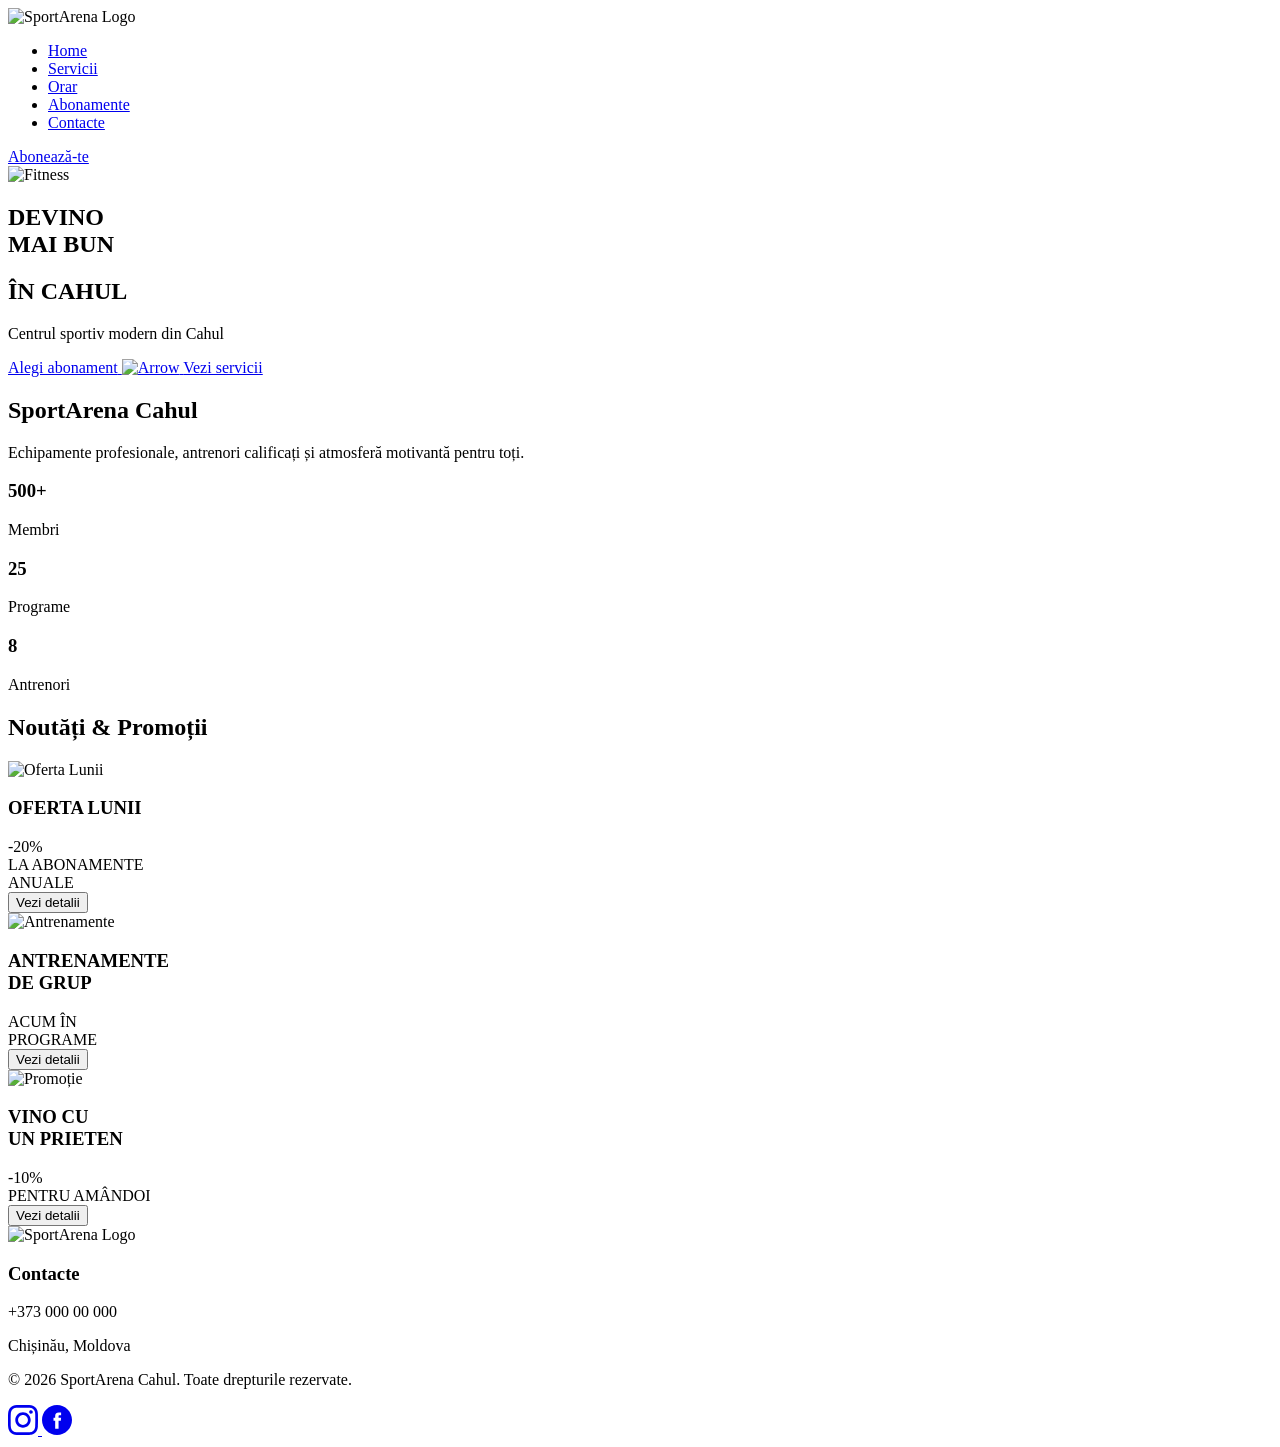
==== index.html @ f589ac28 "Update index.html" ====
<!DOCTYPE html>
<html lang="ro">
<head>
    <meta charset="UTF-8">
    <meta name="viewport" content="width=device-width, initial-scale=1.0">
    <title>SportArena Cahul</title>
    <link rel="stylesheet" href="style-index.css">
    <link rel="icon" type="image/svg+xml" href="../assets/favicon.svg">

</head>
<body>

    <header>
    <nav class="navbar">

        <div class="logo">
            <img src="../assets/logo.svg" alt="SportArena Logo">
        </div>

        <ul class="menu">
            <li><a href="../index.html" class="btn-home">Home</a></li>
            <li><a href="../pages/servicii.html">Servicii</a></li>
            <li><a href="../pages/orar.html">Orar</a></li>
            <li><a href="../pages/abonamente.html">Abonamente</a></li>
            <li><a href="../pages/contacte.html">Contacte</a></li>
        </ul>

        <div class="button-container">
            <a href="../pages/abonamente.html" class="btn">
                Abonează-te
            </a>
        </div>

    </nav>
</header>

    <main>

        <section class="hero">

            <img src="../assets/home-baner.jpg" alt="Fitness">

            <div class="overlay"></div>

        <div class="hero-content">
                <h1>
                    DEVINO <br>
                    MAI BUN <br>
                </h1>
                <h1 class="verde-h1">
                    ÎN CAHUL
                </h1>

                <p class="text">Centrul sportiv modern din Cahul</p>

            <div class="hero-buttons">
                <a href="../pages/abonamente.html" class="btn btn-primary">
                    <span>Alegi abonament</span>
                    <img src="../assets/Vector.svg" alt="Arrow">
                </a>

                <a href="pages/servicii.html" class="btn btn-secondary">
                    Vezi servicii
                </a>
            </div>
        </div>

        </section>

        <section id="about">

    <div class="about-text">
        <h2>SportArena Cahul</h2>

        <p>
            Echipamente profesionale, antrenori calificați și
            atmosferă motivantă pentru toți.
        </p>
    </div>

    <div class="stat">
        <h3>500+</h3>
        <p>Membri</p>
    </div>

    <div class="stat">
        <h3>25</h3>
        <p>Programe</p>
    </div>

    <div class="stat">
        <h3>8</h3>
        <p>Antrenori</p>
    </div>

</section>

        <section id="noutati">

    <h2>Noutăți & Promoții</h2>

    <div class="cards">

        <article class="card card-1">

            <img src="../assets/home-card.jpg" alt="Oferta Lunii">

            <h3>OFERTA LUNII</h3>

            <div class="card-text">
                <div class="discount">-20%</div>

                <div class="description">
                    LA ABONAMENTE <br>
                    ANUALE
                </div>
            </div>

            <a href="../pages/abonamente.html">
                <button>Vezi detalii</button>
            </a>

        </article>

        <article class="card card-2">

            <img src="../assets/home-card.jpg" alt="Antrenamente">

                <h3>
                    ANTRENAMENTE <br>
                    DE GRUP
                </h3>

                <div class="card-text">

                    <div class="description">
                        ACUM ÎN <br>
                        PROGRAME
                    </div>

                </div>

                <a href="../pages/abonamente.html">
                    <button>Vezi detalii</button>
                </a>

        </article>

        <article class="card card-3">

            <img src="../assets/home-card.jpg" alt="Promoție">

            <h3>
                VINO CU <br>
                UN PRIETEN
            </h3>

            <div class="card-text">

                <div class="discount">-10%</div>

                <div class="description">
                    PENTRU AMÂNDOI
                </div>

            </div>

            <a href="../pages/abonamente.html">
                <button>Vezi detalii</button>
            </a>
        </article>

    </div>

</section>

    </main>

    <footer>

    <div class="footer-logo">

        <img src="../assets/logo.svg" alt="SportArena Logo">

    </div>

    <div class="footer-contact">

        <h3>Contacte</h3>

        <div class="footer-info">
            <p>+373 000 00 000</p>
            <p>Chișinău, Moldova</p>
        </div>

        <p>
            © 2026 SportArena Cahul.
            Toate drepturile rezervate.
        </p>

    </div>

    <div class="footer-social">

        <a href="#" class="inst" aria-label="Instagram">
            <svg width="30" height="30" viewBox="0 0 30 30" fill="none" xmlns="http://www.w3.org/2000/svg">
            <path d="M15.0011 0C10.9273 0 10.416 0.0178128 8.81603 0.0906253C7.21914 0.16375 6.12913 0.416563 5.17537 0.7875C4.18879 1.17063 3.35191 1.68313 2.51815 2.51719C1.68377 3.35094 1.17126 4.18781 0.786883 5.17406C0.415004 6.12812 0.161877 7.21844 0.090001 8.81469C0.0187502 10.4147 0 10.9262 0 15C0 19.0737 0.0181255 19.5834 0.0906262 21.1834C0.164065 22.7803 0.41688 23.8703 0.787508 24.8241C1.17095 25.8106 1.68346 26.6475 2.51753 27.4813C3.35097 28.3156 4.18786 28.8294 5.1738 29.2125C6.12819 29.5834 7.21851 29.8363 8.81509 29.9094C10.4151 29.9822 10.9261 30 14.9995 30C19.0736 30 19.5833 29.9822 21.1833 29.9094C22.7802 29.8363 23.8715 29.5834 24.8259 29.2125C25.8121 28.8294 26.6478 28.3156 27.4812 27.4813C28.3156 26.6475 28.8281 25.8106 29.2125 24.8244C29.5812 23.8703 29.8344 22.78 29.9094 21.1838C29.9813 19.5837 30 19.0737 30 15C30 10.9262 29.9813 10.415 29.9094 8.815C29.8344 7.21812 29.5812 6.12812 29.2125 5.17437C28.8281 4.18781 28.3156 3.35094 27.4812 2.51719C26.6468 1.68281 25.8125 1.17031 24.825 0.7875C23.8687 0.416563 22.7781 0.16375 21.1812 0.0906253C19.5811 0.0178128 19.0718 0 14.9967 0H15.0011ZM13.6555 2.70312C14.0548 2.7025 14.5005 2.70312 15.0011 2.70312C19.0061 2.70312 19.4808 2.7175 21.0624 2.78938C22.5249 2.85625 23.3187 3.10063 23.8474 3.30594C24.5474 3.57781 25.0465 3.90281 25.5712 4.42781C26.0962 4.95281 26.4212 5.45281 26.6937 6.15281C26.899 6.68094 27.1437 7.47469 27.2103 8.93719C27.2822 10.5184 27.2978 10.9934 27.2978 14.9966C27.2978 18.9997 27.2822 19.4747 27.2103 21.0559C27.1434 22.5184 26.899 23.3122 26.6937 23.8403C26.4218 24.5403 26.0962 25.0388 25.5712 25.5634C25.0462 26.0884 24.5478 26.4134 23.8474 26.6853C23.3193 26.8916 22.5249 27.1353 21.0624 27.2022C19.4811 27.2741 19.0061 27.2897 15.0011 27.2897C10.9957 27.2897 10.521 27.2741 8.93978 27.2022C7.47727 27.1347 6.68351 26.8903 6.15444 26.685C5.45443 26.4131 4.95443 26.0881 4.42942 25.5631C3.90442 25.0381 3.57941 24.5394 3.30691 23.8391C3.1016 23.3109 2.85691 22.5172 2.79034 21.0547C2.71847 19.4734 2.70409 18.9984 2.70409 14.9928C2.70409 10.9872 2.71847 10.5147 2.79034 8.93344C2.85722 7.47094 3.1016 6.67719 3.30691 6.14844C3.57879 5.44844 3.90442 4.94844 4.42942 4.42344C4.95443 3.89844 5.45443 3.57344 6.15444 3.30094C6.6832 3.09469 7.47727 2.85094 8.93978 2.78375C10.3235 2.72125 10.8598 2.7025 13.6555 2.69938V2.70312Z" fill="currentColor"/>
            <path d="M22.9758 5.1569C22.6198 5.1569 22.2717 5.26249 21.9757 5.4603C21.6797 5.65812 21.449 5.93927 21.3127 6.26822C21.1765 6.59716 21.1409 6.95911 21.2104 7.3083C21.2799 7.65748 21.4514 7.97821 21.7032 8.22992C21.955 8.48163 22.2758 8.65301 22.625 8.72239C22.9742 8.79178 23.3362 8.75604 23.6651 8.61971C23.994 8.48337 24.275 8.25257 24.4728 7.95648C24.6705 7.66038 24.7759 7.31231 24.7758 6.95628C24.7758 5.96253 23.9696 5.1569 22.9758 5.1569Z" fill="currentColor"/>
            <path fill-rule="evenodd" clip-rule="evenodd" d="M14.9688 7.26003C10.7147 7.26003 7.26563 10.7091 7.26563 14.9632C7.26563 19.2172 10.7147 22.6647 14.9688 22.6647C19.2229 22.6647 22.6711 19.2172 22.6711 14.9632C22.6711 10.7091 19.2229 7.26003 14.9688 7.26003ZM15 19.9219C17.7183 19.9219 19.9219 17.7183 19.9219 15C19.9219 12.2818 17.7183 10.0782 15 10.0782C12.2817 10.0782 10.0781 12.2818 10.0781 15C10.0781 17.7183 12.2817 19.9219 15 19.9219Z" fill="currentColor"/>
            </svg>
        </a>

        <a href="#" class="fb" aria-label="Facebook">
            <svg width="30" height="30" viewBox="0 0 30 30" fill="none" xmlns="http://www.w3.org/2000/svg">
            <path fill-rule="evenodd" clip-rule="evenodd" d="M0 15C0 6.71573 6.71573 0 15 0C23.2843 0 30 6.71573 30 15C30 23.2843 23.2843 30 15 30C6.71573 30 0 23.2843 0 15ZM16.5635 23.8197V15.6589H18.8162L19.1147 12.8466H16.5635L16.5673 11.4391C16.5673 10.7056 16.637 10.3126 17.6905 10.3126H19.0988V7.5H16.8457C14.1395 7.5 13.1869 8.86425 13.1869 11.1585V12.8469H11.5V15.6592H13.1869V23.8197H16.5635Z" fill="currentColor"/>
            </svg>
        </a>

    </div>

</footer>

</body>
</html>
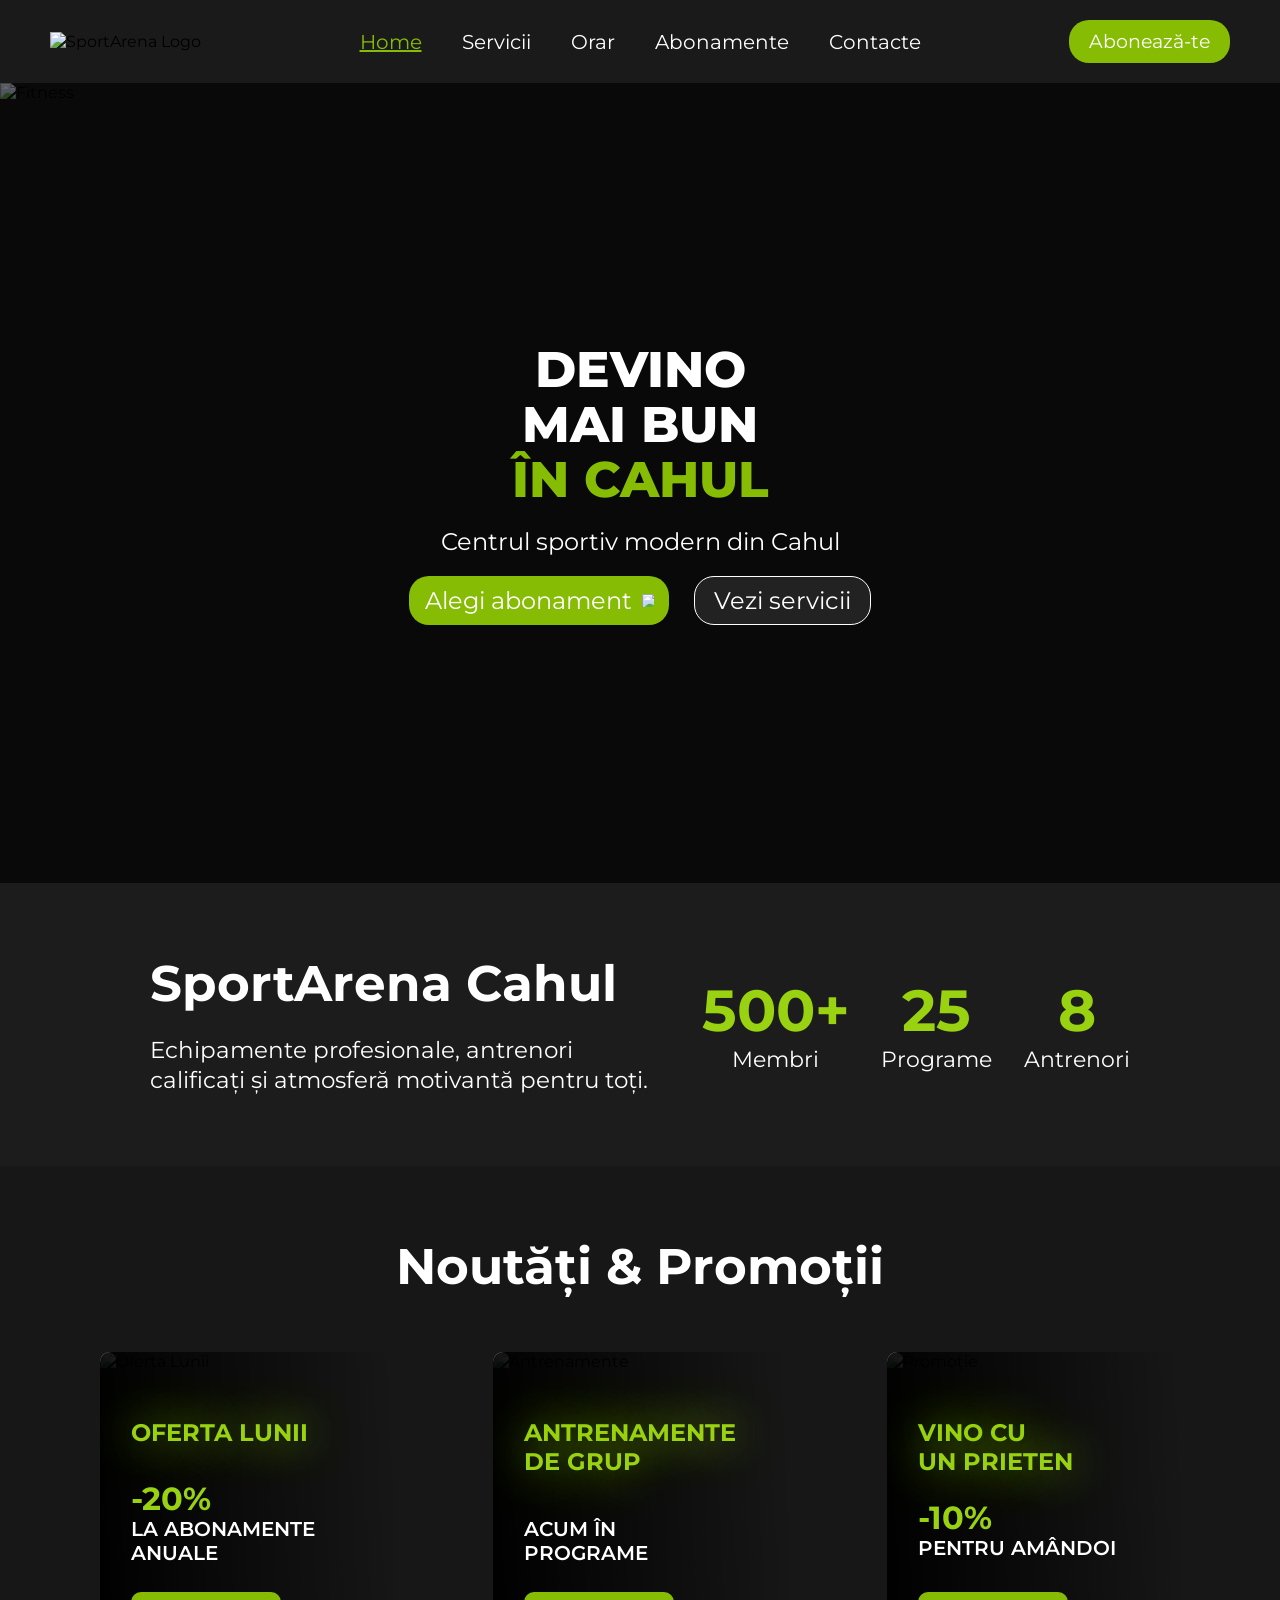
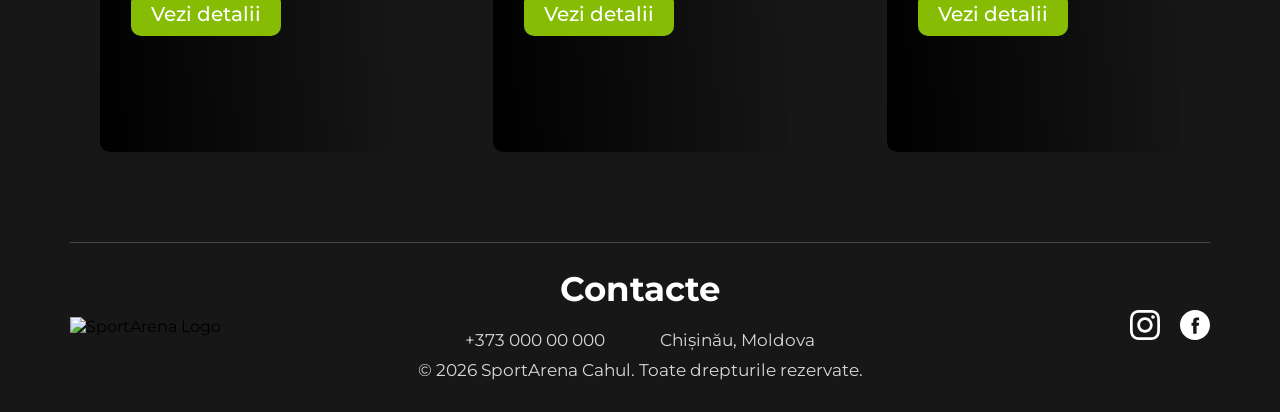
==== commit 291b6407: "Update index.html" ====
--- a/index.html
+++ b/index.html
@@ -4,29 +4,30 @@
     <meta charset="UTF-8">
     <meta name="viewport" content="width=device-width, initial-scale=1.0">
     <title>SportArena Cahul</title>
-    <link rel="stylesheet" href="style-index.css">
-    <link rel="icon" type="image/svg+xml" href="../assets/favicon.svg">
+    <link rel="stylesheet" href="style/style-index.css">
+    <link rel="icon" type="image/svg+xml" href="assets/favicon.svg">
 
 </head>
+<script src="js/main.js"></script>
 <body>
 
     <header>
     <nav class="navbar">
 
         <div class="logo">
-            <img src="../assets/logo.svg" alt="SportArena Logo">
+            <img src="assets/logo.svg" alt="SportArena Logo">
         </div>
 
         <ul class="menu">
             <li><a href="../index.html" class="btn-home">Home</a></li>
-            <li><a href="../pages/servicii.html">Servicii</a></li>
-            <li><a href="../pages/orar.html">Orar</a></li>
-            <li><a href="../pages/abonamente.html">Abonamente</a></li>
-            <li><a href="../pages/contacte.html">Contacte</a></li>
+            <li><a href="pages/servicii.html">Servicii</a></li>
+            <li><a href="pages/orar.html">Orar</a></li>
+            <li><a href="pages/abonamente.html">Abonamente</a></li>
+            <li><a href="pages/contacte.html">Contacte</a></li>
         </ul>
 
         <div class="button-container">
-            <a href="../pages/abonamente.html" class="btn">
+            <a href="pages/abonamente.html" class="btn">
                 Abonează-te
             </a>
         </div>
@@ -38,7 +39,7 @@
 
         <section class="hero">
 
-            <img src="../assets/home-baner.jpg" alt="Fitness">
+            <img src="assets/home-baner.jpg" alt="Fitness">
 
             <div class="overlay"></div>
 
@@ -54,9 +55,9 @@
                 <p class="text">Centrul sportiv modern din Cahul</p>
 
             <div class="hero-buttons">
-                <a href="../pages/abonamente.html" class="btn btn-primary">
+                <a href="pages/abonamente.html" class="btn btn-primary">
                     <span>Alegi abonament</span>
-                    <img src="../assets/Vector.svg" alt="Arrow">
+                    <img src="assets/Vector.svg" alt="Arrow">
                 </a>
 
                 <a href="pages/servicii.html" class="btn btn-secondary">
@@ -103,7 +104,7 @@
 
         <article class="card card-1">
 
-            <img src="../assets/home-card.jpg" alt="Oferta Lunii">
+            <img src="assets/home-card.jpg" alt="Oferta Lunii">
 
             <h3>OFERTA LUNII</h3>
 
@@ -116,7 +117,7 @@
                 </div>
             </div>
 
-            <a href="../pages/abonamente.html">
+            <a href="pages/abonamente.html">
                 <button>Vezi detalii</button>
             </a>
 
@@ -124,7 +125,7 @@
 
         <article class="card card-2">
 
-            <img src="../assets/home-card.jpg" alt="Antrenamente">
+            <img src="assets/home-card.jpg" alt="Antrenamente">
 
                 <h3>
                     ANTRENAMENTE <br>
@@ -140,7 +141,7 @@
 
                 </div>
 
-                <a href="../pages/abonamente.html">
+                <a href="pages/abonamente.html">
                     <button>Vezi detalii</button>
                 </a>
 
@@ -148,7 +149,7 @@
 
         <article class="card card-3">
 
-            <img src="../assets/home-card.jpg" alt="Promoție">
+            <img src="assets/home-card.jpg" alt="Promoție">
 
             <h3>
                 VINO CU <br>
@@ -165,7 +166,7 @@
 
             </div>
 
-            <a href="../pages/abonamente.html">
+            <a href="pages/abonamente.html">
                 <button>Vezi detalii</button>
             </a>
         </article>
@@ -180,7 +181,7 @@
 
     <div class="footer-logo">
 
-        <img src="../assets/logo.svg" alt="SportArena Logo">
+        <img src="assets/logo.svg" alt="SportArena Logo">
 
     </div>
 
--- a/style/style-index.css
+++ b/style/style-index.css
@@ -0,0 +1,558 @@
+/* верхушка */
+@import url('https://fonts.googleapis.com/css2?family=Montserrat:wght@300;400;500;600;700;800&display=swap');
+
+:root {
+    --color-primary: #D9FF3F;
+    --color-secondary: white;
+    --font-main: 'Montserrat', sans-serif;
+}
+
+* {
+    margin: 0;
+    padding: 0;
+    box-sizing: border-box;
+}
+
+body {
+    font-family: var(--font-main);
+    font-variant-ligatures: no-contextual;
+    font-feature-settings: "calt" 0, "clig" 0;
+}
+
+html,
+body {
+    margin: 0;
+    padding: 0;
+    background-color: #171717;
+}
+
+header {
+    background-color: #1A1A1A;
+
+    position: sticky;
+    top: 0;
+    z-index: 1000;
+
+    background-color: #1A1A1A;
+}
+
+.navbar {
+    display: grid;
+    grid-template-columns: 1fr auto 1fr;
+    align-items: center;
+
+    padding: 20px 50px;
+}
+
+.logo {
+    justify-self: start;
+}
+
+.menu {
+    display: flex;
+    gap: 40px;
+    list-style: none;
+    justify-self: center;
+}
+
+.button-container {
+    background-color: #86BD04;
+    padding: 10px 20px;
+    border-radius: 20px;
+    justify-self: end;
+
+    transition: 0.3s;
+}
+
+.button-container:hover {
+    background-color: #74A400;
+}
+
+.btn {
+    justify-self: end;
+    text-decoration: none;
+    color: white;
+    font-family: var(--font-main);
+    font-weight: 400;
+    font-size: 19px;
+}
+
+.menu a {
+    text-decoration: none;
+    color: var(--color-secondary);
+    font-family: var(--font-main);
+    font-weight: 400;
+    font-size: 20px;
+
+    transition: 0.3s;
+}
+
+.menu a:hover {
+    color: var(--color-primary);
+}
+
+.menu a.btn-home {
+    color: #86BD04;
+    text-decoration: underline;
+}
+
+/* фотка с затемнением и текстом */
+
+.hero {
+    position: relative;
+    width: 100%;
+    height: 800px;
+    overflow: hidden;
+}
+
+.hero img {
+    width: 100%;
+    height: 100%;
+    object-fit: cover;
+    display: block;
+}
+
+.overlay {
+    position: absolute;
+    inset: 0;
+    background-color: rgba(0, 0, 0, 0.6);
+}
+
+.hero-content {
+    position: absolute;
+    inset: 0;
+    z-index: 2;
+
+    display: flex;
+    flex-direction: column;
+    justify-content: center;
+    align-items: center;
+
+    text-align: center;
+}
+
+.hero-content h1 {
+    color: white;
+    font-family: var(--font-main);
+    font-size: 50px;
+    font-weight: 800;
+    line-height: 1.1;
+    margin: 0;
+}
+
+.hero-content .verde-h1 {
+    color: #86BD04;
+}
+
+.hero-content .text {
+    color: var(--color-secondary);
+    font-family: var(--font-main);
+    font-size: 24px;
+    font-weight: 400;
+
+    padding: 0;
+    margin-top: 20px;
+}
+
+/* кнопки на банере в начале */
+
+.hero-buttons {
+    display: flex;
+    justify-content: center;
+    gap: 25px;
+
+    margin-top: 20px;
+}
+
+.hero-buttons .btn {
+    text-decoration: none;
+    display: flex;
+    align-items: center;
+    justify-content: center;
+    gap: 10px;
+    font-family: var(--font-main);
+    font-size: 24px;
+    font-weight: 400;
+
+    transition: 0.3s;
+}
+
+.btn-primary {
+    width: 260px;
+    height: 49px;
+
+    background-color: #86BD04;
+    color: white;
+
+    border-radius: 20px;
+}
+
+.btn-primary:hover {
+    background-color: #74A400;
+}
+
+.btn-primary img {
+    width: 12px;
+    height: 13px;
+}
+
+.btn-secondary {
+    width: 177px;
+    height: 49px;
+
+    background-color: rgba(255, 255, 255, 0.1);
+    color: white;
+
+    border: 0.5px solid white;
+    border-radius: 20px;
+}
+
+.btn-secondary:hover {
+    background-color: rgba(255, 255, 255, 0.2);
+}
+
+/* про спорт арена */
+
+#about {
+    background: #1c1c1c;
+
+    display: flex;
+    justify-content: space-between;
+    align-items: center;
+
+    padding: 70px 150px;
+}
+
+#about div:first-child {
+    max-width: 520px;
+}
+
+#about h2 {
+    color: white;
+
+    font-size: 50px;
+    font-weight: 700;
+
+    margin-bottom: 22px;
+}
+
+#about p {
+    color: white;
+
+    font-size: 23px;
+    line-height: 1.3;
+}
+
+#about h3 {
+    color: #99D210;
+
+    font-size: 58px;
+    font-weight: 700;
+
+    text-align: center;
+}
+
+#about div:not(:first-child) p {
+    text-align: center;
+    font-size: 22px;
+}
+
+/* заголовок нового блока с карточками */
+
+#noutati {
+    background: #171717;
+
+    padding: 70px 100px 90px;
+}
+
+#noutati h2 {
+    text-align: center;
+
+    color: white;
+
+    font-size: 50px;
+    font-weight: 700;
+
+    margin-bottom: 55px;
+}
+
+/* карточки с скидками */
+
+.card-text {
+    position: absolute;
+
+    top: 164px;
+    left: 31px;
+
+    display: flex;
+    flex-direction: column;
+
+    gap: 0;
+}
+
+.discount {
+    color: #99D210;
+
+    font-size: 32px;
+    font-weight: 700;
+
+    line-height: 1;
+}
+
+.description {
+    margin-top: 2px;
+
+    color: #FFFFFF;
+
+    font-size: 20px;
+    font-weight: 600;
+
+    text-transform: uppercase;
+
+    line-height: 1.2;
+}
+
+.cards {
+    display: flex;
+    justify-content: center;
+    gap: 100px;
+
+}
+
+.card-1 .card-text {
+    top: 131px; /* 66 + 24 + 41 */
+    left: 31px;
+}
+
+.card-1 a {
+    top: 235px;
+}
+
+.card-2 .card-text {
+    top: 130px;
+    left: 31px;
+}
+
+.card-2 a {
+    top: 248px;
+}
+
+.card-3 .card-text {
+    position: absolute;
+    top: 150px;
+    left: 31px;
+}
+
+.card-3 .discount {
+    font-size: 32px;
+    font-weight: 700;
+    color: #99D210;
+    line-height: 1;
+}
+
+.card-3 .description {
+    margin-top: 2px;
+    font-size: 20px;
+    font-weight: 600;
+    color: white;
+    text-transform: uppercase;
+}
+
+.card-2 .description {
+    margin-top: 35px;
+}
+
+
+.cards article {
+    position: relative;
+
+    width: 330px;
+    height: 400px;
+
+    overflow: hidden;
+    border-radius: 10px;
+
+    transition: 0.3s;
+}
+
+.cards article:hover {
+    filter: drop-shadow(0px 0px 30px rgba(153, 210, 16, 0.2));
+}
+
+.cards article img {
+    width: 100%;
+    height: 100%;
+
+    object-fit: cover;
+
+    display: block;
+}
+
+.cards article::before {
+    content: "";
+
+    position: absolute;
+    inset: 0;
+
+    background: linear-gradient(
+        267deg,
+        rgba(31, 31, 31, 0) 0%,
+        rgba(0, 0, 0, 1) 100%
+    );
+}
+
+.cards article h3 {
+    position: absolute;
+
+    top: 66px;
+    left: 31px;
+
+    color: #99D210;
+
+    font-size: 24px;
+    font-weight: 700;
+
+    text-shadow: 0px 0px 48px #99D210;
+}
+
+.cards article p {
+    position: absolute;
+
+    top: 164px;
+    left: 31px;
+
+    color: white;
+
+    font-size: 20px;
+    font-weight: 600;
+
+    line-height: normal;
+}
+
+.cards article p .green {
+    color: #99D210;
+
+    font-size: 32px;
+    font-weight: 700;
+}
+
+.cards article a {
+    position: absolute;
+    top: 240px;
+    left: 31px;
+}
+
+.cards article button {
+    width: 150px;
+    height: 44px;
+
+    border: none;
+    border-radius: 10px;
+
+    background: #86BD04;
+
+    color: white;
+
+    font-family: var(--font-main);
+    font-size: 20px;
+    font-weight: 500;
+
+    cursor: pointer;
+
+    transition: 0.3s;
+}
+
+.cards article button:hover {
+    background: #74A400;
+}
+
+/* подвал */
+
+footer h3 {
+    color: white;
+
+    text-align: center;
+
+    font-size: 34px;
+
+    margin-bottom: 15px;
+}
+
+footer p {
+    color: #d8d8d8;
+
+    text-align: center;
+
+    font-size: 17px;
+
+    margin: 5px 0;
+}
+
+footer img {
+    display: block;
+}
+
+footer div:last-child {
+    display: flex;
+
+    gap: 20px;
+
+    align-items: center;
+}
+
+footer::before {
+    content: "";
+    position: absolute;
+    top: 0;
+    left: 70px;
+    right: 70px;
+    height: 1px;
+    background: #474747;
+}
+
+.footer-contact {
+    position: absolute;
+    left: 50%;
+    transform: translateX(-50%);
+    text-align: center;
+}
+
+footer {
+    background: #171717;
+    position: relative;
+
+    border-top: 1px solid #474747;
+
+    display: flex;
+
+    justify-content: space-between;
+    align-items: center;
+
+    padding: 30px 100px;
+    padding: 30px 70px;
+
+    min-height: 170px;
+    padding: 35px 70px;
+
+    border-top: none;
+}
+
+.footer-info {
+    display: flex;
+    justify-content: center;
+    align-items: center;
+    gap: 55px;
+
+    margin-top: 20px 0;
+}
+
+.inst,
+.fb {
+    color: white;
+    transition: color 0.3s;
+}
+
+.inst:hover,
+.fb:hover {
+    color: var(--color-primary);
+}
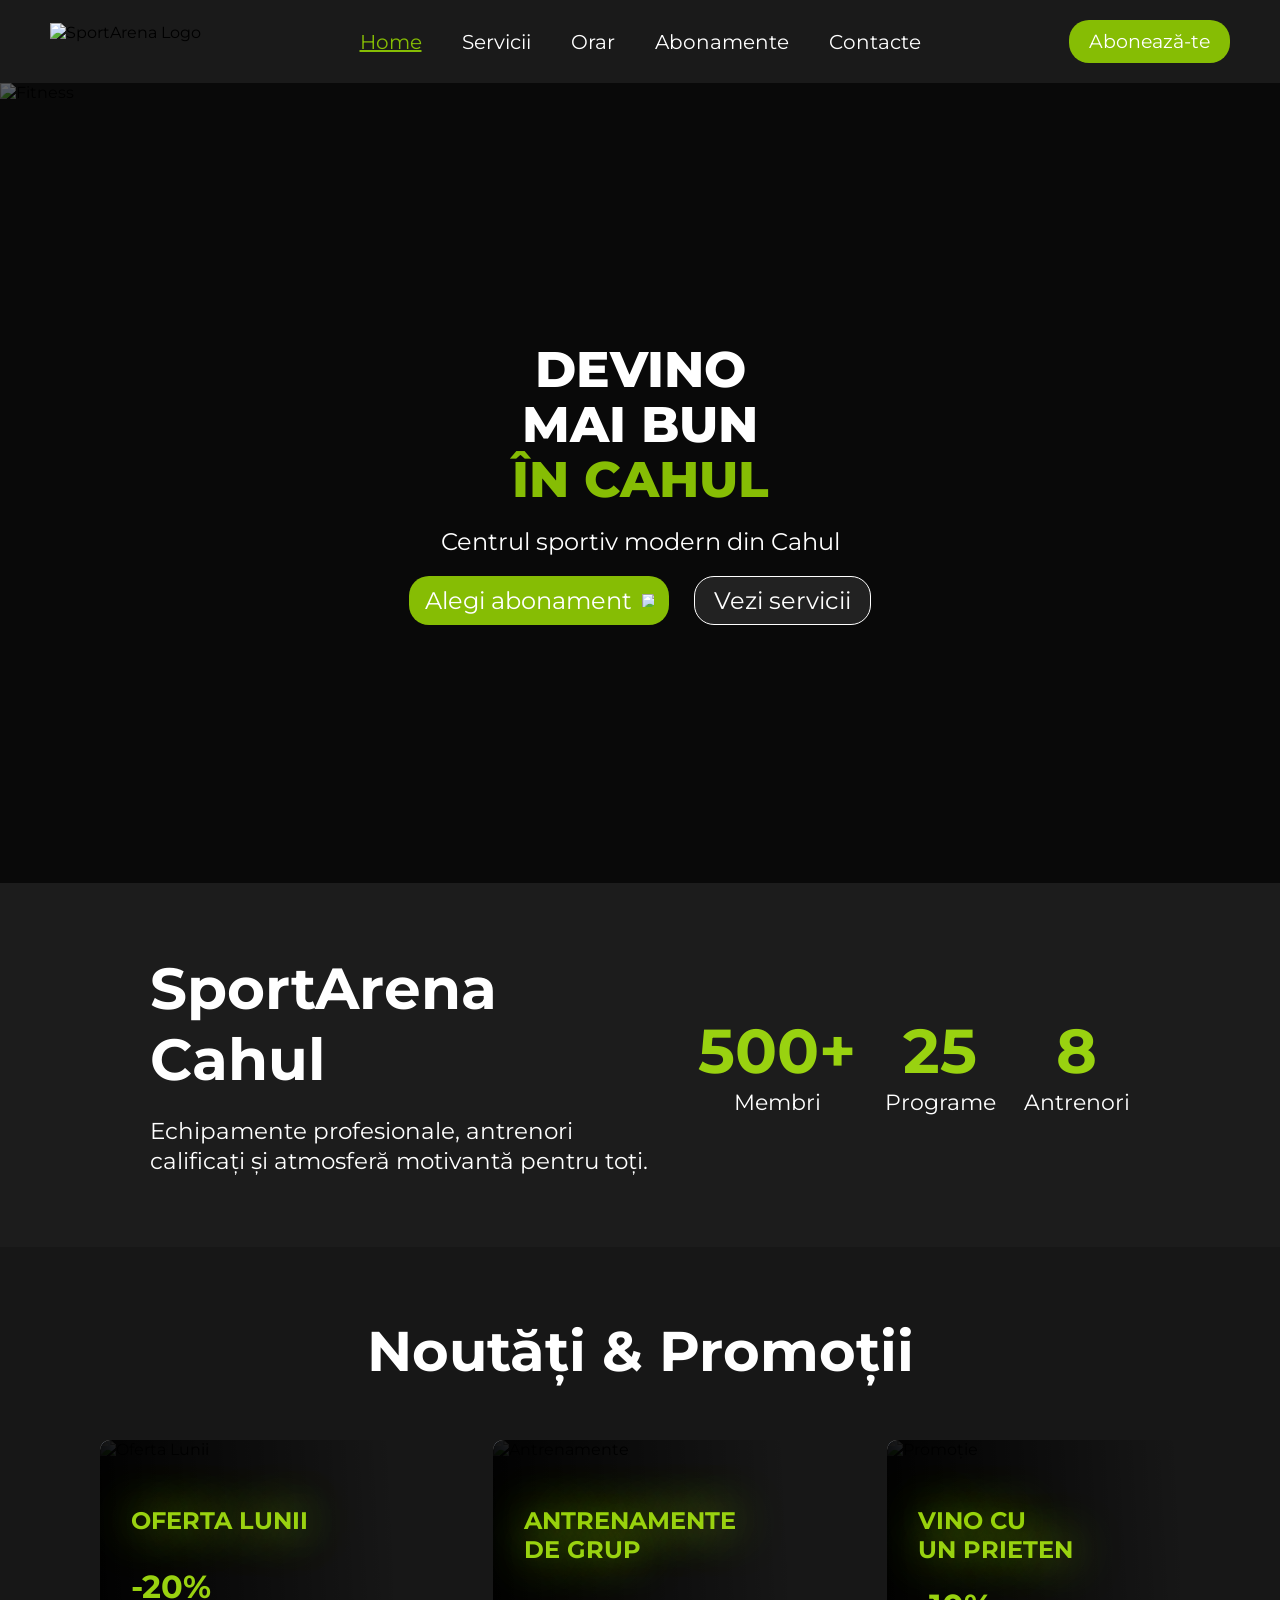
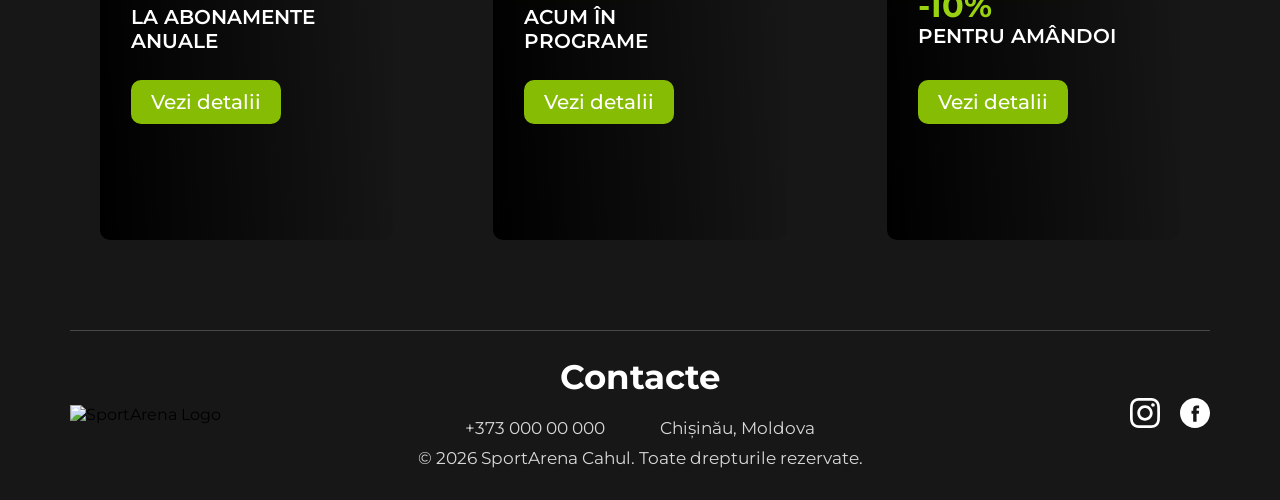
==== commit 08358ed2: "Add files via upload" ====
--- a/index.html
+++ b/index.html
@@ -5,25 +5,36 @@
     <meta name="viewport" content="width=device-width, initial-scale=1.0">
     <title>SportArena Cahul</title>
     <link rel="stylesheet" href="style/style-index.css">
+    <link rel="stylesheet" href="style/reveal.css">
     <link rel="icon" type="image/svg+xml" href="assets/favicon.svg">
 
 </head>
-<script src="js/main.js"></script>
 <body>
 
     <header>
+    <input type="checkbox" id="menu-toggle" class="menu-toggle-checkbox">
+
     <nav class="navbar">
 
         <div class="logo">
             <img src="assets/logo.svg" alt="SportArena Logo">
         </div>
 
+        <label for="menu-toggle" class="hamburger" aria-label="Deschide meniul">
+            <span></span>
+            <span></span>
+            <span></span>
+        </label>
+
         <ul class="menu">
-            <li><a href="../index.html" class="btn-home">Home</a></li>
+            <li><a href="index.html" class="btn-home">Home</a></li>
             <li><a href="pages/servicii.html">Servicii</a></li>
             <li><a href="pages/orar.html">Orar</a></li>
             <li><a href="pages/abonamente.html">Abonamente</a></li>
             <li><a href="pages/contacte.html">Contacte</a></li>
+            <li class="menu-cta-mobile">
+                <a href="pages/abonamente.html" class="btn">Abonează-te</a>
+            </li>
         </ul>
 
         <div class="button-container">
@@ -221,5 +232,7 @@
 
 </footer>
 
+    <script src="js/reveal.js"></script>
+
 </body>
-</html>
+</html>
--- a/style/style-index.css
+++ b/style/style-index.css
@@ -48,11 +48,51 @@
     justify-self: start;
 }
 
+.logo img {
+    display: block;
+    height: 38px;
+    width: auto;
+}
+
 .menu {
     display: flex;
     gap: 40px;
     list-style: none;
     justify-self: center;
+}
+
+.menu-toggle-checkbox {
+    display: none;
+}
+
+.hamburger {
+    display: none;
+    flex-direction: column;
+    justify-content: center;
+    align-items: center;
+    gap: 5px;
+
+    width: 44px;
+    height: 44px;
+
+    justify-self: end;
+
+    cursor: pointer;
+}
+
+.hamburger span {
+    display: block;
+    width: 26px;
+    height: 2px;
+
+    background: white;
+    border-radius: 2px;
+
+    transition: 0.3s;
+}
+
+.menu-cta-mobile {
+    display: none;
 }
 
 .button-container {
@@ -230,7 +270,7 @@
 #about h2 {
     color: white;
 
-    font-size: 50px;
+    font-size: 58px;
     font-weight: 700;
 
     margin-bottom: 22px;
@@ -246,7 +286,7 @@
 #about h3 {
     color: #99D210;
 
-    font-size: 58px;
+    font-size: 62px;
     font-weight: 700;
 
     text-align: center;
@@ -270,7 +310,7 @@
 
     color: white;
 
-    font-size: 50px;
+    font-size: 56px;
     font-weight: 700;
 
     margin-bottom: 55px;
@@ -320,7 +360,7 @@
 }
 
 .card-1 .card-text {
-    top: 131px; /* 66 + 24 + 41 */
+    top: 131px;
     left: 31px;
 }
 
@@ -556,3 +596,248 @@
 .fb:hover {
     color: var(--color-primary);
 }
+
+/* ===================== МОБИЛЬНАЯ АДАПТАЦИЯ ===================== */
+
+@media (max-width: 768px) {
+
+    /* навигация */
+
+    .navbar {
+        grid-template-columns: auto auto;
+        justify-content: space-between;
+
+        padding: 16px 20px;
+    }
+
+    .logo img {
+        height: 30px;
+    }
+
+    .hamburger {
+        display: flex;
+    }
+
+    .button-container {
+        display: none;
+    }
+
+    .menu {
+        position: absolute;
+        top: 100%;
+        left: 0;
+        right: 0;
+
+        grid-column: 1 / -1;
+
+        width: 100%;
+
+        flex-direction: column;
+        gap: 0;
+
+        background-color: #1A1A1A;
+        border-top: 1px solid #2A2A2A;
+
+        max-height: 0;
+        overflow: hidden;
+
+        transition: max-height 0.35s ease;
+    }
+
+    .menu li {
+        width: 100%;
+        text-align: center;
+    }
+
+    .menu a {
+        display: block;
+        padding: 16px 20px;
+
+        font-size: 18px;
+    }
+
+    .menu-cta-mobile {
+        display: list-item;
+
+        padding: 16px 20px 20px;
+    }
+
+    .menu-cta-mobile .btn {
+        display: block;
+
+        width: 100%;
+
+        padding: 12px 0;
+
+        text-align: center;
+
+        background-color: #86BD04;
+        border-radius: 20px;
+    }
+
+    .menu-toggle-checkbox:checked ~ .navbar .menu {
+        max-height: 420px;
+    }
+
+    .hamburger {
+        position: relative;
+        z-index: 1001;
+    }
+
+    .menu-toggle-checkbox:checked ~ .navbar .hamburger span:nth-child(1) {
+        transform: translateY(7px) rotate(45deg);
+    }
+
+    .menu-toggle-checkbox:checked ~ .navbar .hamburger span:nth-child(2) {
+        opacity: 0;
+    }
+
+    .menu-toggle-checkbox:checked ~ .navbar .hamburger span:nth-child(3) {
+        transform: translateY(-7px) rotate(-45deg);
+    }
+
+    /* hero */
+
+    .hero {
+        height: 600px;
+    }
+
+    .hero-content h1 {
+        font-size: 34px;
+    }
+
+    .hero-content .text {
+        font-size: 18px;
+
+        padding: 0 24px;
+    }
+
+    .hero-buttons {
+        flex-direction: column;
+        width: 100%;
+
+        gap: 14px;
+
+        padding: 0 24px;
+    }
+
+    .hero-buttons .btn {
+        font-size: 18px;
+    }
+
+    .btn-primary,
+    .btn-secondary {
+        width: 100%;
+    }
+
+    /* про спорт арена */
+
+    #about {
+        flex-direction: column;
+
+        gap: 36px;
+
+        padding: 50px 24px;
+        text-align: center;
+    }
+
+    #about div:first-child {
+        max-width: 100%;
+    }
+
+    #about h2 {
+        font-size: 36px;
+    }
+
+    #about p {
+        font-size: 18px;
+    }
+
+    #about h3 {
+        font-size: 42px;
+    }
+
+    #about div:not(:first-child) p {
+        font-size: 18px;
+    }
+
+    /* карточки новостей */
+
+    #noutati {
+        padding: 50px 24px 60px;
+    }
+
+    #noutati h2 {
+        font-size: 32px;
+
+        margin-bottom: 32px;
+    }
+
+    .cards {
+        flex-direction: column;
+        align-items: center;
+
+        gap: 28px;
+    }
+
+    .cards article {
+        width: 100%;
+        max-width: 330px;
+        height: 400px;
+    }
+
+    /* подвал */
+
+    footer {
+        flex-direction: column;
+
+        gap: 24px;
+
+        padding: 30px 24px;
+
+        min-height: auto;
+    }
+
+    .footer-contact {
+        position: static;
+        transform: none;
+    }
+
+    footer::before {
+        display: none;
+    }
+
+    .footer-info {
+        gap: 24px;
+
+        flex-wrap: wrap;
+    }
+}
+
+@media (max-width: 480px) {
+
+    .hero {
+        height: 520px;
+    }
+
+    .hero-content h1 {
+        font-size: 28px;
+    }
+
+    #about h2 {
+        font-size: 28px;
+    }
+
+    #about h3 {
+        font-size: 34px;
+    }
+
+    #noutati h2 {
+        font-size: 26px;
+    }
+
+    .cards article {
+        width: 100%;
+        max-width: 300px;
+    }
+}
--- a/style/reveal.css
+++ b/style/reveal.css
@@ -0,0 +1,26 @@
+/* ===================================================================
+   reveal.css — простой эффект плавного появления блоков при скролле
+   Подключается на всех страницах вместе с reveal.js
+=================================================================== */
+
+.reveal {
+    opacity: 0;
+    transform: translateY(24px);
+    transition: opacity 0.6s ease, transform 0.6s ease;
+}
+
+.reveal.is-visible {
+    opacity: 1;
+    transform: translateY(0);
+}
+
+/* Уважаем настройку "уменьшить анимацию" в ОС пользователя */
+@media (prefers-reduced-motion: reduce) {
+
+    .reveal,
+    .reveal.is-visible {
+        opacity: 1;
+        transform: none;
+        transition: none;
+    }
+}
